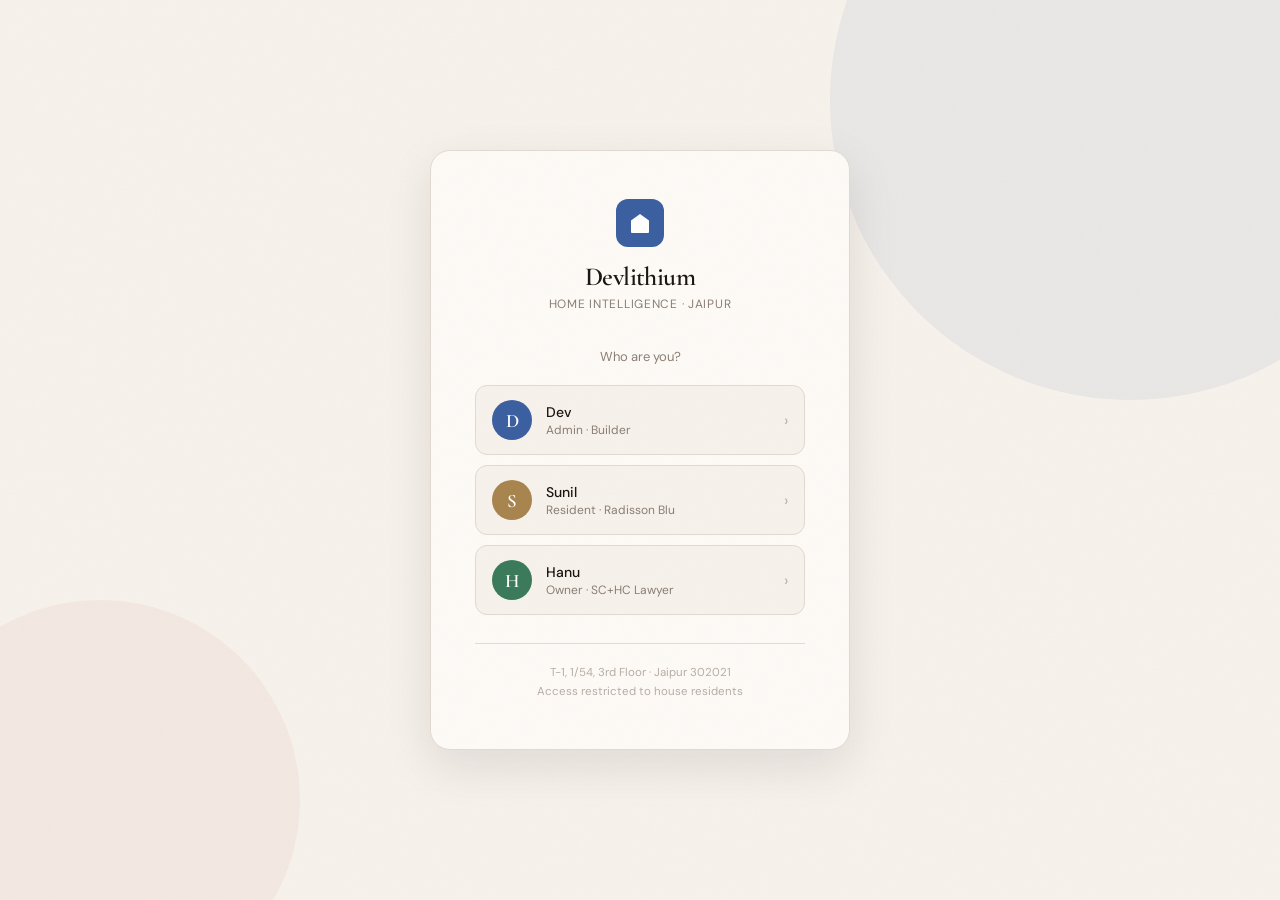
==== web/static/house.html @ 3e2255fb "Initial commit — Devlithium Home Manager v2.0 FastAPI + vanilla JS home management system for a shar" ====
<!DOCTYPE html>
<html lang="en">
<head>
  <meta charset="UTF-8"/>
  <meta name="viewport" content="width=device-width, initial-scale=1.0"/>
  <title>House — Devlithium</title>
  <link rel="preconnect" href="https://fonts.googleapis.com"/>
  <link rel="preconnect" href="https://fonts.gstatic.com" crossorigin/>
  <link href="https://fonts.googleapis.com/css2?family=Cormorant+Garamond:ital,wght@0,300;0,400;0,500;0,600;1,300&family=DM+Sans:opsz,wght@9..40,300;9..40,400;9..40,500&display=swap" rel="stylesheet"/>
  <style>
    :root {
      --bg:#F6F1EB;--surface:#FDFAF6;--text:#1B1612;--muted:#8A7E74;--light:#B8ADA4;
      --border:#E2D9D0;--border-lt:#EDE7DF;--blue:#3B5FA0;--blue-lt:#EDF0F8;
      --terra:#C0592A;--gold:#A8844E;--gold-lt:#F9F3E8;--green:#3A7A5A;--green-lt:#EDF4EF;
      --r:14px;--r-sm:8px;--sidebar:214px;
    }
    *,*::before,*::after{box-sizing:border-box;margin:0;padding:0;}
    body{font-family:'DM Sans',sans-serif;background:var(--bg);color:var(--text);min-height:100vh;display:flex;font-size:14px;}
    body::after{content:'';position:fixed;inset:0;background-image:url("data:image/svg+xml,%3Csvg xmlns='http://www.w3.org/2000/svg' width='300' height='300'%3E%3Cfilter id='n'%3E%3CfeTurbulence type='fractalNoise' baseFrequency='0.75' numOctaves='4' stitchTiles='stitch'/%3E%3C/filter%3E%3Crect width='300' height='300' filter='url(%23n)' opacity='0.035'/%3E%3C/svg%3E");pointer-events:none;z-index:9999;opacity:.45;}
    .sidebar{width:var(--sidebar);min-height:100vh;background:var(--surface);border-right:1px solid var(--border);display:flex;flex-direction:column;position:fixed;top:0;left:0;z-index:200;}
    .sb-brand{padding:24px 20px 16px;border-bottom:1px solid var(--border-lt);}
    .sb-name{font-family:'Cormorant Garamond',serif;font-size:20px;font-weight:600;letter-spacing:-.02em;}
    .sb-sub{font-size:10px;letter-spacing:.1em;text-transform:uppercase;color:var(--light);margin-top:3px;}
    .sb-nav{padding:12px 10px;flex:1;}
    .sb-sec{font-size:10px;letter-spacing:.1em;text-transform:uppercase;color:var(--light);font-weight:500;padding:12px 12px 5px;}
    .sb-item{display:flex;align-items:center;gap:9px;padding:8px 12px;border-radius:var(--r-sm);cursor:pointer;font-size:13px;color:var(--muted);text-decoration:none;margin-bottom:1px;transition:all .13s;}
    .sb-item svg{width:14px;height:14px;opacity:.6;flex-shrink:0;}
    .sb-item:hover{background:var(--border-lt);color:var(--text);}
    .sb-item.active{background:var(--blue-lt);color:var(--blue);font-weight:500;}
    .sb-item.active svg{opacity:1;}
    .sb-user{padding:14px;border-top:1px solid var(--border-lt);}
    .sb-user-inner{display:flex;align-items:center;gap:10px;padding:9px 10px;background:var(--bg);border-radius:var(--r-sm);}
    .avatar{border-radius:50%;display:flex;align-items:center;justify-content:center;font-family:'Cormorant Garamond',serif;font-weight:600;color:white;flex-shrink:0;}
    .sb-uname{font-size:13px;font-weight:500;}
    .sb-urole{font-size:11px;color:var(--muted);}
    .main{margin-left:var(--sidebar);flex:1;display:flex;flex-direction:column;}
    .topbar{padding:16px 30px;display:flex;align-items:center;justify-content:space-between;border-bottom:1px solid var(--border-lt);background:var(--surface);position:sticky;top:0;z-index:100;}
    .topbar-title{font-family:'Cormorant Garamond',serif;font-size:19px;font-weight:500;letter-spacing:-.02em;}
    .coming-soon{display:flex;flex-direction:column;align-items:center;justify-content:center;flex:1;gap:16px;padding:60px 30px;text-align:center;}
    .cs-icon{font-size:48px;opacity:.4;}
    .cs-title{font-family:'Cormorant Garamond',serif;font-size:28px;font-weight:500;letter-spacing:-.02em;color:var(--text);}
    .cs-note{font-size:13px;color:var(--muted);max-width:340px;line-height:1.65;}
    .cs-items{display:flex;flex-wrap:wrap;gap:8px;justify-content:center;margin-top:8px;}
    .cs-tag{background:var(--surface);border:1px solid var(--border);border-radius:20px;padding:4px 12px;font-size:12px;color:var(--muted);}
    @media(max-width:960px){.sidebar{display:none;}.main{margin-left:0;}}
  </style>
</head>
<body>
<aside class="sidebar">
  <div class="sb-brand">
    <div class="sb-name">Devlithium</div>
    <div class="sb-sub">Home Intelligence · Jaipur</div>
  </div>
  <nav class="sb-nav">
    <div class="sb-sec">Manage</div>
    <a class="sb-item" href="/dashboard">
      <svg viewBox="0 0 16 16" fill="currentColor"><path d="M1.5 6.5L8 1.5l6.5 5V14a.5.5 0 01-.5.5H10v-4H6v4H2a.5.5 0 01-.5-.5V6.5z"/></svg>
      Home
    </a>
    <a class="sb-item" href="/residents">
      <svg viewBox="0 0 16 16" fill="currentColor"><path d="M3 2h10a1 1 0 011 1v10a1 1 0 01-1 1H3a1 1 0 01-1-1V3a1 1 0 011-1zm1 2v2h2V4H4zm4 0v2h2V4H8zm0 4v2h2V8H8zm-4 0v2h2V8H4z"/></svg>
      Expenses
    </a>
    <a class="sb-item active" href="/house">
      <svg viewBox="0 0 16 16" fill="currentColor"><path d="M8 1L2 5v1h1v7h2V9h2v4h2V9h2v4h2V6h1V5L8 1z"/></svg>
      House
    </a>
    <a class="sb-item" href="/my-room">
      <svg viewBox="0 0 16 16" fill="currentColor"><path d="M8 1a3.5 3.5 0 100 7A3.5 3.5 0 008 1zM2.5 13c0-2.485 2.46-4.5 5.5-4.5s5.5 2.015 5.5 4.5H2.5z"/></svg>
      My Room
    </a>
  </nav>
  <div class="sb-user">
    <div class="sb-user-inner">
      <div class="avatar" id="sb-avatar" style="width:30px;height:30px;font-size:15px;background:var(--blue)">?</div>
      <div>
        <div class="sb-uname" id="sb-uname">—</div>
        <div class="sb-urole" id="sb-urole">—</div>
      </div>
    </div>
  </div>
</aside>
<main class="main">
  <div class="topbar">
    <div class="topbar-title">House</div>
  </div>
  <div class="coming-soon">
    <div class="cs-icon">🔧</div>
    <div class="cs-title">House — Coming soon</div>
    <div class="cs-note">Repairs, inventory alerts, and anonymous behavioral flags will live here. Log issues, track maintenance, and keep the house in good shape.</div>
    <div class="cs-items">
      <span class="cs-tag">Open repairs</span>
      <span class="cs-tag">Inventory alerts</span>
      <span class="cs-tag">Behavioral flags</span>
      <span class="cs-tag">Photo issue log</span>
    </div>
  </div>
</main>
<script>
  async function init() {
    let me = null;
    try { const r = await fetch('/api/me'); if (r.ok) me = await r.json(); } catch {}
    if (!me) { const s = localStorage.getItem('dl_user'); if (s) me = JSON.parse(s); }
    if (!me) { window.location.href = 'login.html'; return; }
    const av = document.getElementById('sb-avatar');
    av.style.background = me.color || '#3B5FA0';
    av.textContent = (me.name || '?')[0];
    document.getElementById('sb-uname').textContent = me.name || '—';
    document.getElementById('sb-urole').textContent = me.role || 'Resident';
  }
  init();
</script>
</body>
</html>
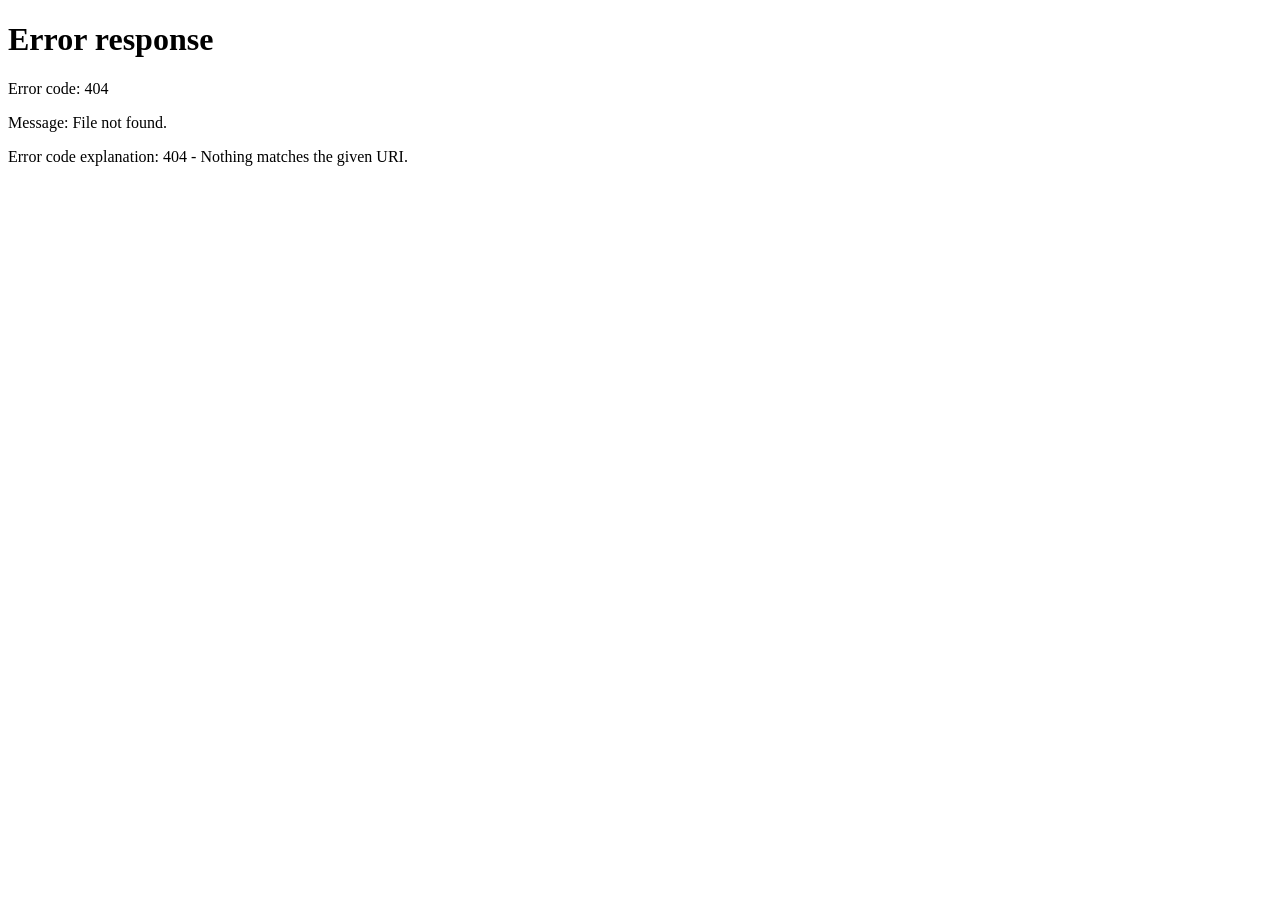
==== commit b3d7fef3: "feat: House page, My Room page, recurring bill templates - House page: repairs CRUD, inventory with " ====
--- a/web/static/house.html
+++ b/web/static/house.html
@@ -11,12 +11,14 @@
     :root {
       --bg:#F6F1EB;--surface:#FDFAF6;--text:#1B1612;--muted:#8A7E74;--light:#B8ADA4;
       --border:#E2D9D0;--border-lt:#EDE7DF;--blue:#3B5FA0;--blue-lt:#EDF0F8;
-      --terra:#C0592A;--gold:#A8844E;--gold-lt:#F9F3E8;--green:#3A7A5A;--green-lt:#EDF4EF;
-      --r:14px;--r-sm:8px;--sidebar:214px;
+      --terra:#C0592A;--terra-lt:#FAEEE8;--gold:#A8844E;--gold-lt:#F9F3E8;
+      --green:#3A7A5A;--green-lt:#EDF4EF;--r:14px;--r-sm:8px;--sidebar:214px;
     }
     *,*::before,*::after{box-sizing:border-box;margin:0;padding:0;}
     body{font-family:'DM Sans',sans-serif;background:var(--bg);color:var(--text);min-height:100vh;display:flex;font-size:14px;}
     body::after{content:'';position:fixed;inset:0;background-image:url("data:image/svg+xml,%3Csvg xmlns='http://www.w3.org/2000/svg' width='300' height='300'%3E%3Cfilter id='n'%3E%3CfeTurbulence type='fractalNoise' baseFrequency='0.75' numOctaves='4' stitchTiles='stitch'/%3E%3C/filter%3E%3Crect width='300' height='300' filter='url(%23n)' opacity='0.035'/%3E%3C/svg%3E");pointer-events:none;z-index:9999;opacity:.45;}
+
+    /* ── Sidebar ── */
     .sidebar{width:var(--sidebar);min-height:100vh;background:var(--surface);border-right:1px solid var(--border);display:flex;flex-direction:column;position:fixed;top:0;left:0;z-index:200;}
     .sb-brand{padding:24px 20px 16px;border-bottom:1px solid var(--border-lt);}
     .sb-name{font-family:'Cormorant Garamond',serif;font-size:20px;font-weight:600;letter-spacing:-.02em;}
@@ -33,19 +35,119 @@
     .avatar{border-radius:50%;display:flex;align-items:center;justify-content:center;font-family:'Cormorant Garamond',serif;font-weight:600;color:white;flex-shrink:0;}
     .sb-uname{font-size:13px;font-weight:500;}
     .sb-urole{font-size:11px;color:var(--muted);}
-    .main{margin-left:var(--sidebar);flex:1;display:flex;flex-direction:column;}
+
+    /* ── Main ── */
+    .main{margin-left:var(--sidebar);flex:1;display:flex;flex-direction:column;min-height:100vh;}
     .topbar{padding:16px 30px;display:flex;align-items:center;justify-content:space-between;border-bottom:1px solid var(--border-lt);background:var(--surface);position:sticky;top:0;z-index:100;}
     .topbar-title{font-family:'Cormorant Garamond',serif;font-size:19px;font-weight:500;letter-spacing:-.02em;}
-    .coming-soon{display:flex;flex-direction:column;align-items:center;justify-content:center;flex:1;gap:16px;padding:60px 30px;text-align:center;}
-    .cs-icon{font-size:48px;opacity:.4;}
-    .cs-title{font-family:'Cormorant Garamond',serif;font-size:28px;font-weight:500;letter-spacing:-.02em;color:var(--text);}
-    .cs-note{font-size:13px;color:var(--muted);max-width:340px;line-height:1.65;}
-    .cs-items{display:flex;flex-wrap:wrap;gap:8px;justify-content:center;margin-top:8px;}
-    .cs-tag{background:var(--surface);border:1px solid var(--border);border-radius:20px;padding:4px 12px;font-size:12px;color:var(--muted);}
+    .tab-bar{display:flex;gap:2px;background:var(--bg);border:1px solid var(--border);border-radius:var(--r-sm);padding:3px;}
+    .tab{padding:5px 14px;border:none;background:none;border-radius:6px;font-family:'DM Sans',sans-serif;font-size:13px;color:var(--muted);cursor:pointer;transition:all .13s;}
+    .tab.active{background:var(--surface);color:var(--text);font-weight:500;box-shadow:0 1px 3px rgba(0,0,0,.07);}
+
+    .content{padding:28px 30px;flex:1;}
+    .hidden{display:none!important;}
+
+    /* ── Repairs ── */
+    .section-header{display:flex;align-items:center;justify-content:space-between;margin-bottom:20px;}
+    .section-title{font-family:'Cormorant Garamond',serif;font-size:17px;font-weight:500;}
+    .filter-pills{display:flex;gap:6px;}
+    .pill{padding:4px 12px;border-radius:20px;border:1px solid var(--border);background:none;font-size:12px;color:var(--muted);cursor:pointer;transition:all .13s;}
+    .pill.active{background:var(--blue-lt);border-color:var(--blue);color:var(--blue);font-weight:500;}
+
+    .repair-list{display:flex;flex-direction:column;gap:10px;}
+    .repair-card{background:var(--surface);border:1px solid var(--border);border-radius:var(--r);padding:16px 18px;display:flex;align-items:flex-start;gap:14px;transition:box-shadow .13s;}
+    .repair-card:hover{box-shadow:0 2px 8px rgba(0,0,0,.06);}
+    .urgency-dot{width:8px;height:8px;border-radius:50%;margin-top:5px;flex-shrink:0;}
+    .urgency-dot.high{background:var(--terra);}
+    .urgency-dot.medium{background:var(--gold);}
+    .urgency-dot.low{background:var(--green);}
+    .repair-body{flex:1;}
+    .repair-title{font-weight:500;font-size:14px;margin-bottom:3px;}
+    .repair-meta{font-size:12px;color:var(--muted);display:flex;gap:10px;flex-wrap:wrap;}
+    .repair-actions{display:flex;gap:8px;align-items:center;flex-shrink:0;}
+    .badge{padding:2px 8px;border-radius:10px;font-size:11px;font-weight:500;}
+    .badge-open{background:var(--terra-lt);color:var(--terra);}
+    .badge-in_progress{background:var(--gold-lt);color:var(--gold);}
+    .badge-resolved{background:var(--green-lt);color:var(--green);}
+    .btn{padding:6px 14px;border-radius:var(--r-sm);border:none;font-family:'DM Sans',sans-serif;font-size:12px;cursor:pointer;transition:all .13s;}
+    .btn-ghost{background:none;border:1px solid var(--border);color:var(--muted);}
+    .btn-ghost:hover{background:var(--bg);color:var(--text);}
+    .btn-primary{background:var(--blue);color:white;}
+    .btn-primary:hover{opacity:.88;}
+    .btn-sm{padding:4px 10px;font-size:12px;}
+    .empty-state{text-align:center;padding:60px 20px;color:var(--muted);}
+    .empty-icon{font-size:36px;opacity:.35;margin-bottom:12px;}
+    .empty-text{font-size:13px;}
+
+    /* ── Log Issue Button ── */
+    .fab{position:fixed;bottom:32px;right:32px;background:var(--blue);color:white;border:none;border-radius:40px;padding:11px 20px;font-family:'DM Sans',sans-serif;font-size:14px;font-weight:500;cursor:pointer;display:flex;align-items:center;gap:8px;box-shadow:0 4px 16px rgba(59,95,160,.32);z-index:500;transition:all .15s;}
+    .fab:hover{transform:translateY(-1px);box-shadow:0 6px 20px rgba(59,95,160,.38);}
+    .fab svg{width:16px;height:16px;}
+
+    /* ── Modal ── */
+    .modal-overlay{position:fixed;inset:0;background:rgba(27,22,18,.45);z-index:800;display:flex;align-items:center;justify-content:center;}
+    .modal{background:var(--surface);border-radius:var(--r);padding:28px;width:460px;max-width:calc(100vw - 40px);box-shadow:0 16px 48px rgba(0,0,0,.18);}
+    .modal-title{font-family:'Cormorant Garamond',serif;font-size:18px;font-weight:500;margin-bottom:20px;}
+    .form-group{margin-bottom:16px;}
+    .form-label{font-size:12px;font-weight:500;color:var(--muted);text-transform:uppercase;letter-spacing:.06em;margin-bottom:6px;display:block;}
+    .form-input{width:100%;padding:9px 12px;border:1px solid var(--border);border-radius:var(--r-sm);background:var(--bg);font-family:'DM Sans',sans-serif;font-size:13px;color:var(--text);outline:none;transition:border-color .13s;}
+    .form-input:focus{border-color:var(--blue);}
+    select.form-input{cursor:pointer;}
+    textarea.form-input{resize:vertical;min-height:72px;}
+    .urgency-group{display:flex;gap:8px;}
+    .urgency-btn{flex:1;padding:7px;border:1px solid var(--border);border-radius:var(--r-sm);background:none;font-family:'DM Sans',sans-serif;font-size:12px;cursor:pointer;transition:all .13s;text-align:center;}
+    .urgency-btn.sel-high{background:var(--terra-lt);border-color:var(--terra);color:var(--terra);font-weight:500;}
+    .urgency-btn.sel-medium{background:var(--gold-lt);border-color:var(--gold);color:var(--gold);font-weight:500;}
+    .urgency-btn.sel-low{background:var(--green-lt);border-color:var(--green);color:var(--green);font-weight:500;}
+    .modal-footer{display:flex;gap:10px;justify-content:flex-end;margin-top:22px;}
+
+    /* ── Inventory ── */
+    .inv-section{margin-bottom:30px;}
+    .inv-section-title{font-size:11px;text-transform:uppercase;letter-spacing:.1em;color:var(--light);font-weight:500;margin-bottom:12px;padding-bottom:8px;border-bottom:1px solid var(--border-lt);}
+    .inv-grid{display:flex;flex-direction:column;gap:6px;}
+    .inv-row{display:flex;align-items:center;gap:12px;padding:10px 14px;background:var(--surface);border:1px solid var(--border);border-radius:var(--r-sm);}
+    .inv-dot{width:7px;height:7px;border-radius:50%;flex-shrink:0;}
+    .inv-dot.ok{background:var(--green);}
+    .inv-dot.low{background:var(--gold);}
+    .inv-dot.out{background:var(--terra);}
+    .inv-name{flex:1;font-size:13px;}
+    .inv-qty-wrap{display:flex;align-items:center;gap:6px;}
+    .inv-qty{font-size:13px;color:var(--muted);}
+    .inv-qty-input{width:60px;padding:4px 8px;border:1px solid var(--border);border-radius:var(--r-sm);background:var(--bg);font-family:'DM Sans',sans-serif;font-size:13px;color:var(--text);text-align:center;outline:none;}
+    .inv-qty-input:focus{border-color:var(--blue);}
+    .inv-unit{font-size:11px;color:var(--light);}
+    .inv-save{padding:3px 10px;border-radius:6px;border:1px solid var(--green);background:var(--green-lt);color:var(--green);font-size:11px;cursor:pointer;font-family:'DM Sans',sans-serif;display:none;}
+    .inv-save.visible{display:inline-block;}
+    .inv-thresh{font-size:11px;color:var(--light);margin-left:4px;}
+
+    /* ── Nudges / Flags ── */
+    .nudge-compose{background:var(--surface);border:1px solid var(--border);border-radius:var(--r);padding:20px;margin-bottom:24px;}
+    .nudge-label{font-size:12px;color:var(--muted);margin-bottom:10px;display:flex;align-items:center;gap:6px;}
+    .anon-badge{background:var(--gold-lt);color:var(--gold);border-radius:10px;padding:2px 8px;font-size:11px;font-weight:500;}
+    .nudge-textarea{width:100%;padding:10px 12px;border:1px solid var(--border);border-radius:var(--r-sm);background:var(--bg);font-family:'DM Sans',sans-serif;font-size:13px;color:var(--text);resize:none;min-height:80px;outline:none;transition:border-color .13s;}
+    .nudge-textarea:focus{border-color:var(--blue);}
+    .nudge-compose-footer{display:flex;justify-content:flex-end;margin-top:10px;}
+    .flags-header{display:flex;align-items:center;justify-content:space-between;margin-bottom:12px;}
+    .flags-title{font-size:12px;text-transform:uppercase;letter-spacing:.1em;color:var(--light);font-weight:500;}
+    .flag-count{background:var(--terra-lt);color:var(--terra);border-radius:10px;padding:2px 8px;font-size:11px;font-weight:500;}
+    .flags-list{display:flex;flex-direction:column;gap:8px;margin-bottom:24px;}
+    .flag-card{background:var(--surface);border:1px solid var(--border);border-radius:var(--r-sm);padding:12px 14px;}
+    .flag-text{font-size:13px;line-height:1.55;}
+    .flag-date{font-size:11px;color:var(--light);margin-top:4px;}
+    .nudges-list{display:flex;flex-direction:column;gap:10px;}
+    .nudge-card{background:var(--gold-lt);border:1px solid #E8D9C0;border-radius:var(--r);padding:16px 18px;}
+    .nudge-icon{font-size:18px;margin-bottom:8px;}
+    .nudge-text{font-size:13px;line-height:1.6;color:var(--text);}
+    .nudge-meta{font-size:11px;color:var(--gold);margin-top:8px;}
+    .synthesize-btn{padding:7px 16px;background:var(--text);color:var(--bg);border:none;border-radius:var(--r-sm);font-family:'DM Sans',sans-serif;font-size:13px;cursor:pointer;transition:opacity .13s;}
+    .synthesize-btn:hover{opacity:.8;}
+    .synthesize-btn:disabled{opacity:.4;cursor:default;}
+
     @media(max-width:960px){.sidebar{display:none;}.main{margin-left:0;}}
   </style>
 </head>
 <body>
+
 <aside class="sidebar">
   <div class="sb-brand">
     <div class="sb-name">Devlithium</div>
@@ -80,34 +182,418 @@
     </div>
   </div>
 </aside>
+
 <main class="main">
   <div class="topbar">
     <div class="topbar-title">House</div>
+    <div class="tab-bar">
+      <button class="tab active" onclick="showTab('repairs')">Repairs</button>
+      <button class="tab" onclick="showTab('inventory')">Inventory</button>
+      <button class="tab" onclick="showTab('nudges')">Nudges</button>
+    </div>
   </div>
-  <div class="coming-soon">
-    <div class="cs-icon">🔧</div>
-    <div class="cs-title">House — Coming soon</div>
-    <div class="cs-note">Repairs, inventory alerts, and anonymous behavioral flags will live here. Log issues, track maintenance, and keep the house in good shape.</div>
-    <div class="cs-items">
-      <span class="cs-tag">Open repairs</span>
-      <span class="cs-tag">Inventory alerts</span>
-      <span class="cs-tag">Behavioral flags</span>
-      <span class="cs-tag">Photo issue log</span>
-    </div>
+
+  <!-- ── Repairs ─────────────────────────────────────────────────────────── -->
+  <div id="tab-repairs" class="content">
+    <div class="section-header">
+      <div class="section-title">Repairs &amp; Issues</div>
+      <div class="filter-pills">
+        <button class="pill active" onclick="filterRepairs('open')">Open</button>
+        <button class="pill" onclick="filterRepairs('in_progress')">In Progress</button>
+        <button class="pill" onclick="filterRepairs('resolved')">Resolved</button>
+        <button class="pill" onclick="filterRepairs('all')">All</button>
+      </div>
+    </div>
+    <div class="repair-list" id="repair-list">
+      <div class="empty-state"><div class="empty-icon">🔧</div><div class="empty-text">Loading…</div></div>
+    </div>
+  </div>
+
+  <!-- ── Inventory ───────────────────────────────────────────────────────── -->
+  <div id="tab-inventory" class="content hidden">
+    <div class="section-header">
+      <div class="section-title">Inventory</div>
+      <div style="font-size:12px;color:var(--muted)" id="inv-admin-note"></div>
+    </div>
+    <div id="inventory-content">
+      <div class="empty-state"><div class="empty-icon">📦</div><div class="empty-text">Loading…</div></div>
+    </div>
+  </div>
+
+  <!-- ── Nudges ──────────────────────────────────────────────────────────── -->
+  <div id="tab-nudges" class="content hidden">
+    <div class="nudge-compose">
+      <div class="nudge-label">
+        Raise a concern &nbsp;<span class="anon-badge">Anonymous</span>
+      </div>
+      <textarea class="nudge-textarea" id="flag-text" placeholder="What's bothering you? (e.g. dishes left in sink, lights left on, noise after midnight…)"></textarea>
+      <div class="nudge-compose-footer">
+        <button class="btn btn-primary" onclick="submitFlag()">Submit anonymously</button>
+      </div>
+    </div>
+
+    <div class="flags-header">
+      <div class="flags-title">Pending concerns</div>
+      <div style="display:flex;gap:8px;align-items:center;">
+        <span class="flag-count" id="flag-count">0</span>
+        <button class="synthesize-btn hidden" id="synthesize-btn" onclick="synthesize()">✦ Generate nudge</button>
+      </div>
+    </div>
+    <div class="flags-list" id="flags-list"></div>
+
+    <div class="flags-header" style="margin-top:4px;">
+      <div class="flags-title">House nudges</div>
+    </div>
+    <div class="nudges-list" id="nudges-list"></div>
   </div>
 </main>
+
+<!-- ── Log Issue Modal ──────────────────────────────────────────────────────── -->
+<div class="modal-overlay hidden" id="modal-repair" onclick="if(event.target===this)closeModal()">
+  <div class="modal">
+    <div class="modal-title">Log a repair issue</div>
+    <div class="form-group">
+      <label class="form-label">Title</label>
+      <input class="form-input" id="rep-title" placeholder="e.g. Kitchen tap dripping" maxlength="80"/>
+    </div>
+    <div class="form-group">
+      <label class="form-label">Room</label>
+      <select class="form-input" id="rep-room">
+        <option value="">— Select room —</option>
+        <option value="r1">Master Bedroom</option>
+        <option value="r2">Room 2</option>
+        <option value="r3">Room 3</option>
+        <option value="r4">Kitchen</option>
+        <option value="r5">Living Room</option>
+        <option value="r6">Terrace</option>
+        <option value="r7">Office</option>
+      </select>
+    </div>
+    <div class="form-group">
+      <label class="form-label">Urgency</label>
+      <div class="urgency-group">
+        <button class="urgency-btn sel-low" onclick="selectUrgency('low', this)">Low</button>
+        <button class="urgency-btn" onclick="selectUrgency('medium', this)" style="border-color:var(--border)">Medium</button>
+        <button class="urgency-btn" onclick="selectUrgency('high', this)" style="border-color:var(--border)">High</button>
+      </div>
+    </div>
+    <div class="form-group">
+      <label class="form-label">Description <span style="color:var(--light)">(optional)</span></label>
+      <textarea class="form-input" id="rep-desc" placeholder="Any details that help with fixing it…" rows="3"></textarea>
+    </div>
+    <div class="modal-footer">
+      <button class="btn btn-ghost" onclick="closeModal()">Cancel</button>
+      <button class="btn btn-primary" onclick="submitRepair()">Log issue</button>
+    </div>
+  </div>
+</div>
+
+<!-- FAB — only visible on Repairs tab -->
+<button class="fab" id="fab-log" onclick="openModal()">
+  <svg viewBox="0 0 16 16" fill="currentColor"><path d="M8 2a.75.75 0 01.75.75v4.5h4.5a.75.75 0 010 1.5h-4.5v4.5a.75.75 0 01-1.5 0v-4.5h-4.5a.75.75 0 010-1.5h4.5v-4.5A.75.75 0 018 2z"/></svg>
+  Log issue
+</button>
+
 <script>
+  let me = null;
+  let allRepairs = [];
+  let activeFilter = 'open';
+  let selectedUrgency = 'low';
+  let isAdmin = false;
+
   async function init() {
-    let me = null;
     try { const r = await fetch('/api/me'); if (r.ok) me = await r.json(); } catch {}
     if (!me) { const s = localStorage.getItem('dl_user'); if (s) me = JSON.parse(s); }
-    if (!me) { window.location.href = 'login.html'; return; }
+    if (!me) { window.location.href = '/login'; return; }
+
     const av = document.getElementById('sb-avatar');
     av.style.background = me.color || '#3B5FA0';
     av.textContent = (me.name || '?')[0];
     document.getElementById('sb-uname').textContent = me.name || '—';
     document.getElementById('sb-urole').textContent = me.role || 'Resident';
-  }
+
+    isAdmin = ['u1','u3','u4'].includes(me.user_id);
+
+    loadRepairs();
+  }
+
+  // ── Tabs ──────────────────────────────────────────────────────────────────
+
+  function showTab(name) {
+    ['repairs','inventory','nudges'].forEach(t => {
+      document.getElementById('tab-' + t).classList.toggle('hidden', t !== name);
+    });
+    document.querySelectorAll('.tab').forEach((b, i) => {
+      b.classList.toggle('active', ['repairs','inventory','nudges'][i] === name);
+    });
+    document.getElementById('fab-log').classList.toggle('hidden', name !== 'repairs');
+
+    if (name === 'inventory') loadInventory();
+    if (name === 'nudges') loadFlags();
+  }
+
+  // ── Repairs ───────────────────────────────────────────────────────────────
+
+  async function loadRepairs() {
+    try {
+      const r = await fetch('/api/house/repairs');
+      if (!r.ok) throw new Error();
+      allRepairs = await r.json();
+    } catch { allRepairs = []; }
+    renderRepairs();
+  }
+
+  function filterRepairs(status) {
+    activeFilter = status;
+    document.querySelectorAll('.filter-pills .pill').forEach(p => p.classList.remove('active'));
+    event.target.classList.add('active');
+    renderRepairs();
+  }
+
+  function renderRepairs() {
+    const list = document.getElementById('repair-list');
+    const filtered = activeFilter === 'all'
+      ? allRepairs
+      : allRepairs.filter(r => r.status === activeFilter);
+
+    if (!filtered.length) {
+      list.innerHTML = `<div class="empty-state"><div class="empty-icon">✓</div><div class="empty-text">No ${activeFilter === 'all' ? '' : activeFilter + ' '}issues</div></div>`;
+      return;
+    }
+
+    list.innerHTML = filtered.map(r => `
+      <div class="repair-card">
+        <div class="urgency-dot ${r.urgency || 'medium'}"></div>
+        <div class="repair-body">
+          <div class="repair-title">${esc(r.title)}</div>
+          <div class="repair-meta">
+            <span>${r.room_name || '—'}</span>
+            <span>${r.reported_date || ''}</span>
+            ${r.reporter_name ? `<span>by ${esc(r.reporter_name)}</span>` : ''}
+            ${r.cost_inr ? `<span>₹${r.cost_inr}</span>` : ''}
+          </div>
+          ${r.description ? `<div style="font-size:12px;color:var(--muted);margin-top:5px;">${esc(r.description)}</div>` : ''}
+        </div>
+        <div class="repair-actions">
+          <span class="badge badge-${r.status}">${statusLabel(r.status)}</span>
+          ${isAdmin && r.status === 'open' ? `<button class="btn btn-ghost btn-sm" onclick="updateRepair('${r.id}','in_progress')">Start</button>` : ''}
+          ${isAdmin && r.status === 'in_progress' ? `<button class="btn btn-ghost btn-sm" onclick="updateRepair('${r.id}','resolved')">Resolve</button>` : ''}
+        </div>
+      </div>
+    `).join('');
+  }
+
+  async function updateRepair(id, status) {
+    const r = await fetch(`/api/house/repairs/${id}`, {
+      method: 'PATCH',
+      headers: {'Content-Type':'application/json'},
+      body: JSON.stringify({status}),
+    });
+    if (r.ok) loadRepairs();
+    else alert('Could not update repair.');
+  }
+
+  function statusLabel(s) {
+    return {open:'Open',in_progress:'In progress',resolved:'Resolved'}[s] || s;
+  }
+
+  // ── Modal ─────────────────────────────────────────────────────────────────
+
+  function openModal() {
+    selectedUrgency = 'low';
+    document.getElementById('rep-title').value = '';
+    document.getElementById('rep-desc').value = '';
+    document.getElementById('rep-room').value = '';
+    document.getElementById('modal-repair').classList.remove('hidden');
+    document.getElementById('rep-title').focus();
+  }
+
+  function closeModal() {
+    document.getElementById('modal-repair').classList.add('hidden');
+  }
+
+  function selectUrgency(level, btn) {
+    selectedUrgency = level;
+    document.querySelectorAll('.urgency-btn').forEach(b => {
+      b.className = 'urgency-btn';
+      b.style.borderColor = 'var(--border)';
+    });
+    btn.classList.add('sel-' + level);
+  }
+
+  async function submitRepair() {
+    const title = document.getElementById('rep-title').value.trim();
+    if (!title) { document.getElementById('rep-title').focus(); return; }
+    const body = {
+      title,
+      description: document.getElementById('rep-desc').value.trim(),
+      room_id: document.getElementById('rep-room').value || null,
+      urgency: selectedUrgency,
+    };
+    const r = await fetch('/api/house/repairs', {
+      method: 'POST',
+      headers: {'Content-Type':'application/json'},
+      body: JSON.stringify(body),
+    });
+    if (r.ok) { closeModal(); loadRepairs(); }
+    else alert('Could not log issue.');
+  }
+
+  // ── Inventory ─────────────────────────────────────────────────────────────
+
+  async function loadInventory() {
+    const container = document.getElementById('inventory-content');
+    try {
+      const r = await fetch('/api/house/inventory');
+      if (!r.ok) throw new Error();
+      const items = await r.json();
+
+      if (isAdmin) {
+        document.getElementById('inv-admin-note').textContent = 'Tap qty to edit';
+      }
+
+      const sections = {};
+      items.forEach(it => {
+        const label = it.section === 'grocery' ? 'Grocery' : 'Cleaning Supplies';
+        (sections[label] = sections[label] || []).push(it);
+      });
+
+      container.innerHTML = Object.entries(sections).map(([sec, its]) => `
+        <div class="inv-section">
+          <div class="inv-section-title">${sec}</div>
+          <div class="inv-grid">
+            ${its.map(it => `
+              <div class="inv-row">
+                <div class="inv-dot ${it.status}"></div>
+                <div class="inv-name">${esc(it.item)}</div>
+                <div class="inv-qty-wrap">
+                  ${isAdmin
+                    ? `<input class="inv-qty-input" type="number" min="0" step="0.5"
+                         value="${it.current_qty}"
+                         data-item="${esc(it.item)}"
+                         data-original="${it.current_qty}"
+                         oninput="onQtyChange(this)"
+                         onblur="saveQty(this)"/>`
+                    : `<span class="inv-qty">${it.current_qty}</span>`
+                  }
+                  <span class="inv-unit">${esc(it.unit)}</span>
+                  <span class="inv-thresh">/ ${it.reorder_threshold} min</span>
+                  <button class="inv-save" id="save-${esc(it.item).replace(/\s/g,'_')}" onclick="saveQty(this.previousElementSibling||this)">Save</button>
+                </div>
+              </div>
+            `).join('')}
+          </div>
+        </div>
+      `).join('');
+    } catch {
+      container.innerHTML = '<div class="empty-state"><div class="empty-icon">📦</div><div class="empty-text">Could not load inventory.</div></div>';
+    }
+  }
+
+  function onQtyChange(input) {
+    const original = parseFloat(input.dataset.original);
+    const current = parseFloat(input.value);
+    const saveBtn = input.parentElement.querySelector('.inv-save');
+    if (saveBtn) saveBtn.classList.toggle('visible', current !== original);
+  }
+
+  async function saveQty(input) {
+    if (input.tagName === 'BUTTON') {
+      input = input.parentElement.querySelector('.inv-qty-input');
+    }
+    const item = input.dataset.item;
+    const qty = parseFloat(input.value);
+    if (isNaN(qty) || qty < 0) return;
+    const r = await fetch('/api/house/inventory', {
+      method: 'PATCH',
+      headers: {'Content-Type':'application/json'},
+      body: JSON.stringify({item, current_qty: qty}),
+    });
+    if (r.ok) {
+      input.dataset.original = qty;
+      const saveBtn = input.parentElement.querySelector('.inv-save');
+      if (saveBtn) saveBtn.classList.remove('visible');
+    }
+  }
+
+  // ── Flags / Nudges ────────────────────────────────────────────────────────
+
+  async function loadFlags() {
+    const r = await fetch('/api/house/flags');
+    if (!r.ok) return;
+    const data = await r.json();
+
+    const flags = data.flags || [];
+    const nudges = data.nudges || [];
+
+    document.getElementById('flag-count').textContent = flags.length;
+
+    const synBtn = document.getElementById('synthesize-btn');
+    if (isAdmin && flags.length > 0) {
+      synBtn.classList.remove('hidden');
+    } else {
+      synBtn.classList.add('hidden');
+    }
+
+    const flagsList = document.getElementById('flags-list');
+    if (!flags.length) {
+      flagsList.innerHTML = '<div style="font-size:13px;color:var(--muted);padding:8px 0;">No pending concerns.</div>';
+    } else {
+      flagsList.innerHTML = flags.map(f => `
+        <div class="flag-card">
+          <div class="flag-text">${esc(f.text)}</div>
+          <div class="flag-date">${f.date}</div>
+        </div>
+      `).join('');
+    }
+
+    const nudgesList = document.getElementById('nudges-list');
+    if (!nudges.length) {
+      nudgesList.innerHTML = '<div style="font-size:13px;color:var(--muted);padding:8px 0;">No nudges generated yet.</div>';
+    } else {
+      nudgesList.innerHTML = [...nudges].reverse().map(n => `
+        <div class="nudge-card">
+          <div class="nudge-icon">✦</div>
+          <div class="nudge-text">${esc(n.text)}</div>
+          <div class="nudge-meta">${n.date} · synthesized from ${n.flags_synthesized} concern${n.flags_synthesized !== 1 ? 's' : ''}</div>
+        </div>
+      `).join('');
+    }
+  }
+
+  async function submitFlag() {
+    const text = document.getElementById('flag-text').value.trim();
+    if (!text) return;
+    const r = await fetch('/api/house/flags', {
+      method: 'POST',
+      headers: {'Content-Type':'application/json'},
+      body: JSON.stringify({text}),
+    });
+    if (r.ok) {
+      document.getElementById('flag-text').value = '';
+      loadFlags();
+    } else {
+      alert('Could not submit concern.');
+    }
+  }
+
+  async function synthesize() {
+    const btn = document.getElementById('synthesize-btn');
+    btn.disabled = true;
+    btn.textContent = 'Generating…';
+    const r = await fetch('/api/house/flags/synthesize', {method:'POST'});
+    btn.disabled = false;
+    btn.textContent = '✦ Generate nudge';
+    if (r.ok) loadFlags();
+    else alert('Could not generate nudge.');
+  }
+
+  // ── Utils ─────────────────────────────────────────────────────────────────
+
+  function esc(s) {
+    return String(s || '').replace(/&/g,'&amp;').replace(/</g,'&lt;').replace(/>/g,'&gt;').replace(/"/g,'&quot;');
+  }
+
   init();
 </script>
 </body>
